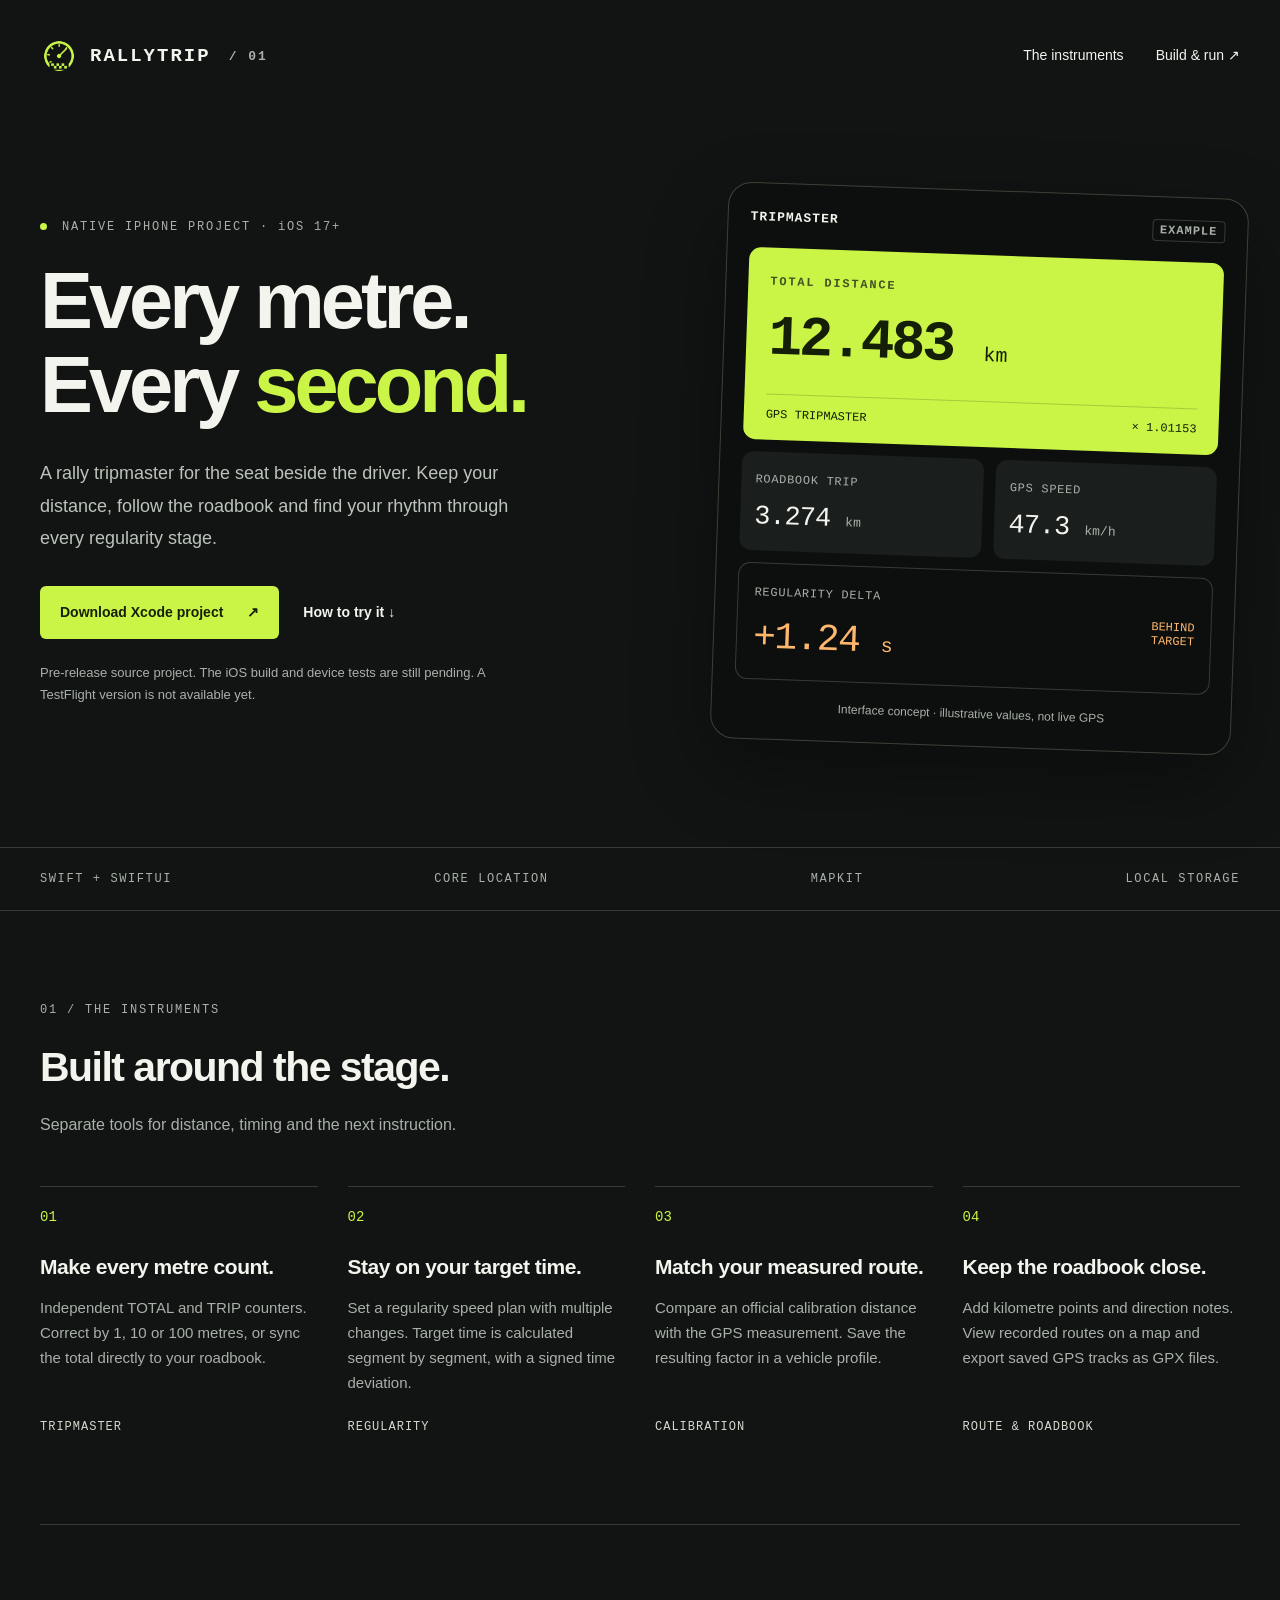
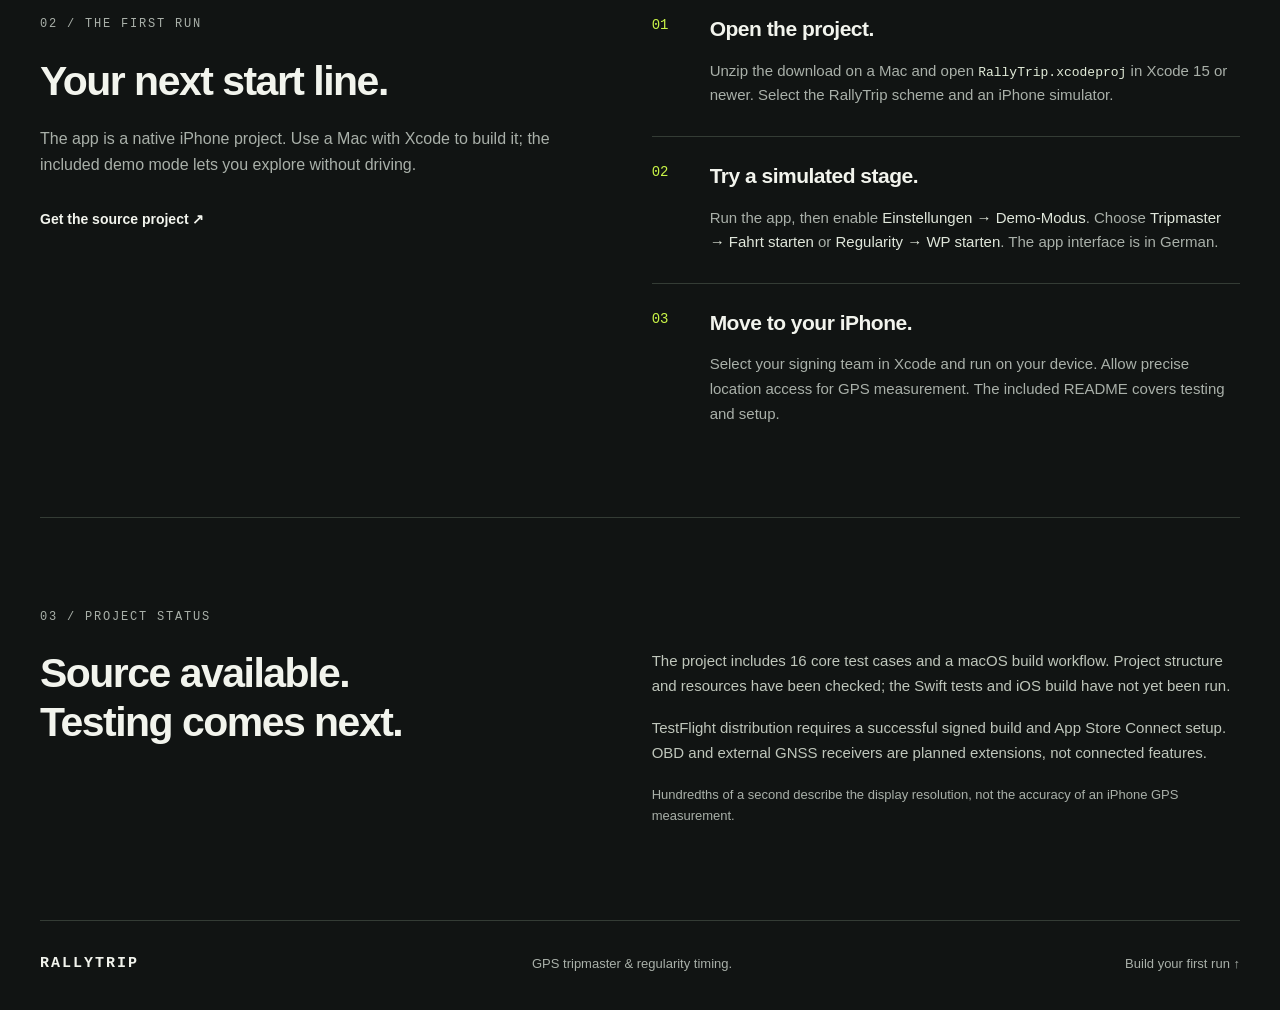
==== docs/index.html @ 047c0c9a "Add RallyTrip iPhone app and GitHub Pages project site" ====
<!doctype html>
<html lang="en">
<head>
  <meta charset="utf-8">
  <meta name="viewport" content="width=device-width, initial-scale=1">
  <meta name="theme-color" content="#111413">
  <meta name="description" content="RallyTrip is a native iPhone rally tripmaster with GPS distance, regularity timing, calibration and roadbook tools. Explore the project and download the Xcode source.">
  <title>RallyTrip — Every metre. Every second.</title>
  <link rel="icon" href="assets/icon.png" type="image/png">
  <link rel="stylesheet" href="styles.css">
</head>
<body>
  <a class="skip" href="#main">Skip to content</a>
  <header class="wrap nav">
    <a class="brand" href="#" aria-label="RallyTrip home"><img src="assets/icon.png" width="38" height="38" alt="">RALLYTRIP<span class="version">/ 01</span></a>
    <nav aria-label="Main navigation"><a href="#features">The instruments</a><a href="#start">Build & run <span aria-hidden="true">↗</span></a></nav>
  </header>
  <main id="main">
    <section class="wrap hero" aria-labelledby="hero-title">
      <div class="intro">
        <p class="eyebrow"><span class="dot"></span> NATIVE IPHONE PROJECT · iOS 17+</p>
        <h1 id="hero-title">Every metre.<br>Every <em>second.</em></h1>
        <p class="lede">A rally tripmaster for the seat beside the driver. Keep your distance, follow the roadbook and find your rhythm through every regularity stage.</p>
        <div class="actions"><a class="button primary" href="downloads/RallyTrip-iOS.zip" download>Download Xcode project <span aria-hidden="true">↗</span></a><a class="text-link" href="#start">How to try it <span aria-hidden="true">↓</span></a></div>
        <p class="release-note">Pre-release source project. The iOS build and device tests are still pending. A TestFlight version is not available yet.</p>
      </div>
      <div class="instrument" aria-label="Tripmaster interface concept with illustrative values">
        <div class="instrument-top"><span>TRIPMASTER</span><span class="sample-tag">EXAMPLE</span></div>
        <div class="total"><span class="eyebrow">TOTAL DISTANCE</span><div class="digits">12.483 <small>km</small></div><div class="total-foot"><span>GPS TRIPMASTER</span><span>× 1.01153</span></div></div>
        <div class="readouts"><div><span class="eyebrow">ROADBOOK TRIP</span><strong>3.274 <small>km</small></strong></div><div><span class="eyebrow">GPS SPEED</span><strong>47.3 <small>km/h</small></strong></div></div>
        <div class="timing"><div><span class="eyebrow">REGULARITY DELTA</span><strong>+1.24 <small>s</small></strong></div><span class="late">BEHIND TARGET</span></div>
        <p class="instrument-caption">Interface concept · illustrative values, not live GPS</p>
      </div>
    </section>
    <div class="spec-strip"><div class="wrap specs"><span>SWIFT + SWIFTUI</span><span>CORE LOCATION</span><span>MAPKIT</span><span>LOCAL STORAGE</span></div></div>
    <section id="features" class="wrap section">
      <div class="section-heading"><p class="eyebrow">01 / THE INSTRUMENTS</p><h2>Built around the stage.</h2><p>Separate tools for distance, timing and the next instruction.</p></div>
      <div class="features">
        <article><span class="number">01</span><h3>Make every metre count.</h3><p>Independent TOTAL and TRIP counters. Correct by 1, 10 or 100 metres, or sync the total directly to your roadbook.</p><span class="feature-label">TRIPMASTER</span></article>
        <article><span class="number">02</span><h3>Stay on your target time.</h3><p>Set a regularity speed plan with multiple changes. Target time is calculated segment by segment, with a signed time deviation.</p><span class="feature-label">REGULARITY</span></article>
        <article><span class="number">03</span><h3>Match your measured route.</h3><p>Compare an official calibration distance with the GPS measurement. Save the resulting factor in a vehicle profile.</p><span class="feature-label">CALIBRATION</span></article>
        <article><span class="number">04</span><h3>Keep the roadbook close.</h3><p>Add kilometre points and direction notes. View recorded routes on a map and export saved GPS tracks as GPX files.</p><span class="feature-label">ROUTE & ROADBOOK</span></article>
      </div>
    </section>
    <section id="start" class="wrap section start">
      <div class="section-heading"><p class="eyebrow">02 / THE FIRST RUN</p><h2>Your next start line.</h2><p>The app is a native iPhone project. Use a Mac with Xcode to build it; the included demo mode lets you explore without driving.</p><a class="text-link" href="downloads/RallyTrip-iOS.zip" download>Get the source project <span aria-hidden="true">↗</span></a></div>
      <ol class="steps">
        <li><h3>Open the project.</h3><p>Unzip the download on a Mac and open <code>RallyTrip.xcodeproj</code> in Xcode 15 or newer. Select the RallyTrip scheme and an iPhone simulator.</p></li>
        <li><h3>Try a simulated stage.</h3><p>Run the app, then enable <strong>Einstellungen → Demo-Modus</strong>. Choose <strong>Tripmaster → Fahrt starten</strong> or <strong>Regularity → WP starten</strong>. The app interface is in German.</p></li>
        <li><h3>Move to your iPhone.</h3><p>Select your signing team in Xcode and run on your device. Allow precise location access for GPS measurement. The included README covers testing and setup.</p></li>
      </ol>
    </section>
    <section class="wrap status section" aria-labelledby="status-title">
      <p class="eyebrow">03 / PROJECT STATUS</p>
      <div class="status-grid"><h2 id="status-title">Source available.<br>Testing comes next.</h2><div><p>The project includes 16 core test cases and a macOS build workflow. Project structure and resources have been checked; the Swift tests and iOS build have not yet been run.</p><p>TestFlight distribution requires a successful signed build and App Store Connect setup. OBD and external GNSS receivers are planned extensions, not connected features.</p><p class="muted">Hundredths of a second describe the display resolution, not the accuracy of an iPhone GPS measurement.</p></div></div>
    </section>
  </main>
  <footer class="wrap footer"><a class="brand" href="#">RALLYTRIP</a><span>GPS tripmaster & regularity timing.</span><a href="#start">Build your first run <span aria-hidden="true">↑</span></a></footer>
</body>
</html>
---- docs/styles.css ----
@charset "UTF-8";
:root{color-scheme:dark;--bg:#111413;--surface:#1a1e1c;--text:#f2f4ed;--muted:#a9b0a9;--line:#343c35;--accent:#caf547;--mono:ui-monospace,"SFMono-Regular",Consolas,monospace;--sans:Inter,-apple-system,BlinkMacSystemFont,"Segoe UI",sans-serif}
*{box-sizing:border-box}html{scroll-behavior:smooth;scroll-padding-top:2rem}body{margin:0;background:var(--bg);color:var(--text);font-family:var(--sans);font-size:16px;line-height:1.65}a{color:inherit;text-decoration:none}a:hover{text-decoration:underline;text-underline-offset:5px}a:focus-visible{outline:3px solid var(--accent);outline-offset:6px}img{display:block;max-width:100%}.wrap{width:min(1200px,calc(100% - 80px));margin-inline:auto}.skip{position:absolute;top:-100px;left:20px;background:var(--accent);color:#111;padding:12px;z-index:2}.skip:focus{top:16px}.nav{min-height:112px;display:flex;justify-content:space-between;align-items:center;gap:24px}.brand{font:700 19px var(--mono);letter-spacing:2px;display:flex;align-items:center;gap:12px}.brand img{border-radius:10px}.version{font-size:13px;color:var(--muted);margin-left:6px}.nav nav{display:flex;gap:32px;font-size:14px}.hero{padding-block:78px 100px;display:grid;grid-template-columns:1.15fr 1fr;gap:80px;align-items:center}.eyebrow{font:500 12px/1.6 var(--mono);letter-spacing:1.8px;color:var(--muted);margin:0 0 22px}.dot{display:inline-block;width:7px;height:7px;background:var(--accent);border-radius:50%;margin-right:6px}h1{font-size:clamp(52px,6.2vw,84px);line-height:1.06;letter-spacing:-4px;font-weight:650;margin:0 0 30px}h1 em{font-style:normal;color:var(--accent)}.lede{font-size:18px;color:#bcc3bb;max-width:480px;line-height:1.8;margin:0 0 32px}.actions{display:flex;align-items:center;gap:24px;flex-wrap:wrap}.button{padding:15px 20px;border-radius:6px;display:inline-flex;gap:24px;align-items:center;font-size:14px;font-weight:700;min-height:52px}.primary{background:var(--accent);color:#172006}.button:hover{background:#dbff73;text-decoration:none}.text-link{font-size:14px;font-weight:600}.release-note{color:var(--muted);font-size:13px;max-width:445px;margin-top:23px;line-height:1.7}.instrument{background:#0c0f0d;border:1px solid #394237;padding:22px;border-radius:24px;box-shadow:0 30px 80px #0005;transform:rotate(2deg)}.instrument-top{display:flex;justify-content:space-between;align-items:center;margin-bottom:20px;font:600 13px var(--mono);letter-spacing:1px}.sample-tag{font-size:12px;color:var(--muted);border:1px solid var(--line);border-radius:4px;padding:3px 7px}.total{padding:25px 22px 18px;background:var(--accent);color:#151e06;border-radius:12px}.total .eyebrow{color:#445224;font-weight:700;display:block;margin-bottom:14px}.digits{font:600 clamp(38px,4.4vw,61px)/1.2 var(--mono);letter-spacing:-3px;white-space:nowrap}.digits small{font-size:20px;letter-spacing:0;font-weight:400}.total-foot{border-top:1px solid #1a260634;margin-top:20px;padding-top:13px;display:flex;justify-content:space-between;gap:8px;font:500 12px var(--mono)}.readouts{display:grid;grid-template-columns:1.1fr 1fr;gap:12px;margin-top:12px}.readouts>div{padding:19px 14px;background:var(--surface);border-radius:12px}.readouts .eyebrow,.timing .eyebrow{display:block;font-size:12px;letter-spacing:.7px;margin-bottom:12px}.readouts strong{font:500 27px var(--mono);white-space:nowrap;letter-spacing:-1px}.readouts small{font-size:13px;color:var(--muted);letter-spacing:0;font-weight:400}.timing{margin-top:12px;display:flex;align-items:center;justify-content:space-between;gap:12px;padding:20px 16px;border:1px solid var(--line);border-radius:12px}.timing strong{color:#ffb76d;font:500 38px var(--mono);letter-spacing:-1.5px}.timing strong small{font-size:20px}.late{font:500 12px var(--mono);color:#ffb76d;max-width:80px;text-align:right}.instrument-caption{text-align:center;color:var(--muted);font-size:12px;margin:18px 0 0}.spec-strip{border-block:1px solid var(--line)}.specs{display:flex;justify-content:space-between;gap:24px;padding-block:24px;font:500 12px var(--mono);letter-spacing:1.6px;color:var(--muted)}.section{padding-block:90px}.section-heading h2,h2{font-size:clamp(30px,3.2vw,43px);line-height:1.2;letter-spacing:-1.5px;margin:0 0 20px;font-weight:600}.section-heading>p:not(.eyebrow){color:var(--muted);max-width:530px;margin-bottom:28px}.features{display:grid;grid-template-columns:repeat(4,1fr);margin-top:48px;gap:30px}.features article{border-top:1px solid var(--line);padding-top:22px;display:flex;flex-direction:column}.number{font:400 14px var(--mono);color:var(--accent);margin-bottom:28px}h3{font-size:21px;line-height:1.35;font-weight:550;letter-spacing:-.5px;margin:0 0 15px}.features p{color:var(--muted);font-size:15px;margin:0 0 25px}.feature-label{font:500 12px var(--mono);letter-spacing:1px;color:#d2d9ce;margin-top:auto}.start{border-top:1px solid var(--line);display:grid;grid-template-columns:1fr 1.15fr;gap:100px}.steps{list-style:none;counter-reset:step;padding:0;margin:0}.steps li{counter-increment:step;position:relative;padding:0 0 28px 58px;margin-bottom:25px;border-bottom:1px solid var(--line)}.steps li:last-child{border:0;margin:0;padding-bottom:0}.steps li:before{content:"0" counter(step);position:absolute;left:0;top:2px;font:400 14px var(--mono);color:var(--accent)}.steps p{margin:0;color:var(--muted);font-size:15px}.steps strong{font-weight:500;color:#e0e7db}code{font:13px var(--mono);color:#e1ebd8;overflow-wrap:anywhere}.status{border-top:1px solid var(--line);padding-bottom:75px}.status-grid{display:grid;grid-template-columns:1fr 1.15fr;gap:100px}.status-grid p{color:#bfc6bb;font-size:15px;margin:0 0 18px}.status-grid .muted{font-size:13px;color:var(--muted)}.footer{border-top:1px solid var(--line);padding-block:32px;display:flex;align-items:center;justify-content:space-between;gap:25px}.footer .brand{font-size:15px}.footer>span,.footer>a:last-child{font-size:13px;color:var(--muted)}
@media(min-width:1500px){.hero{padding-block:110px 130px}}
@media(max-width:1000px){.wrap{width:calc(100% - 48px)}.hero{gap:36px;padding-block:50px 70px}h1{letter-spacing:-2.5px}.instrument{padding:16px;transform:none}.readouts strong{font-size:22px}.features{grid-template-columns:repeat(2,1fr);gap:35px}.start,.status-grid{gap:45px}.total{padding:20px 16px}.digits{font-size:42px}}
@media(max-width:700px){.wrap{width:calc(100% - 40px)}.nav{min-height:88px}.nav nav{gap:0}.nav nav a:first-child{display:none}.version{display:none}.brand{font-size:16px}.hero{grid-template-columns:1fr;gap:42px;padding-block:40px 55px}h1{font-size:clamp(48px,11.5vw,76px)}.lede{font-size:17px}.instrument{width:100%;max-width:470px;justify-self:center;padding:20px}.digits{font-size:clamp(40px,11vw,58px)}.readouts strong{font-size:28px}.specs{display:grid;grid-template-columns:1fr 1fr;gap:16px;font-size:12px}.section{padding-block:55px}.features{gap:28px 22px;margin-top:30px}.features h3{font-size:20px}.start,.status-grid{grid-template-columns:1fr;gap:28px}.steps li{padding-left:44px}.footer{flex-wrap:wrap;gap:18px}.footer>span{width:100%;order:3}}
@media(max-width:380px){.features{grid-template-columns:1fr}.readouts{grid-template-columns:1fr}.nav nav a{font-size:12px}.hero .eyebrow{font-size:12px;letter-spacing:1px}.total-foot{font-size:12px;flex-wrap:wrap}.button{width:100%;justify-content:space-between}}
@media(prefers-reduced-motion:reduce){html{scroll-behavior:auto}}
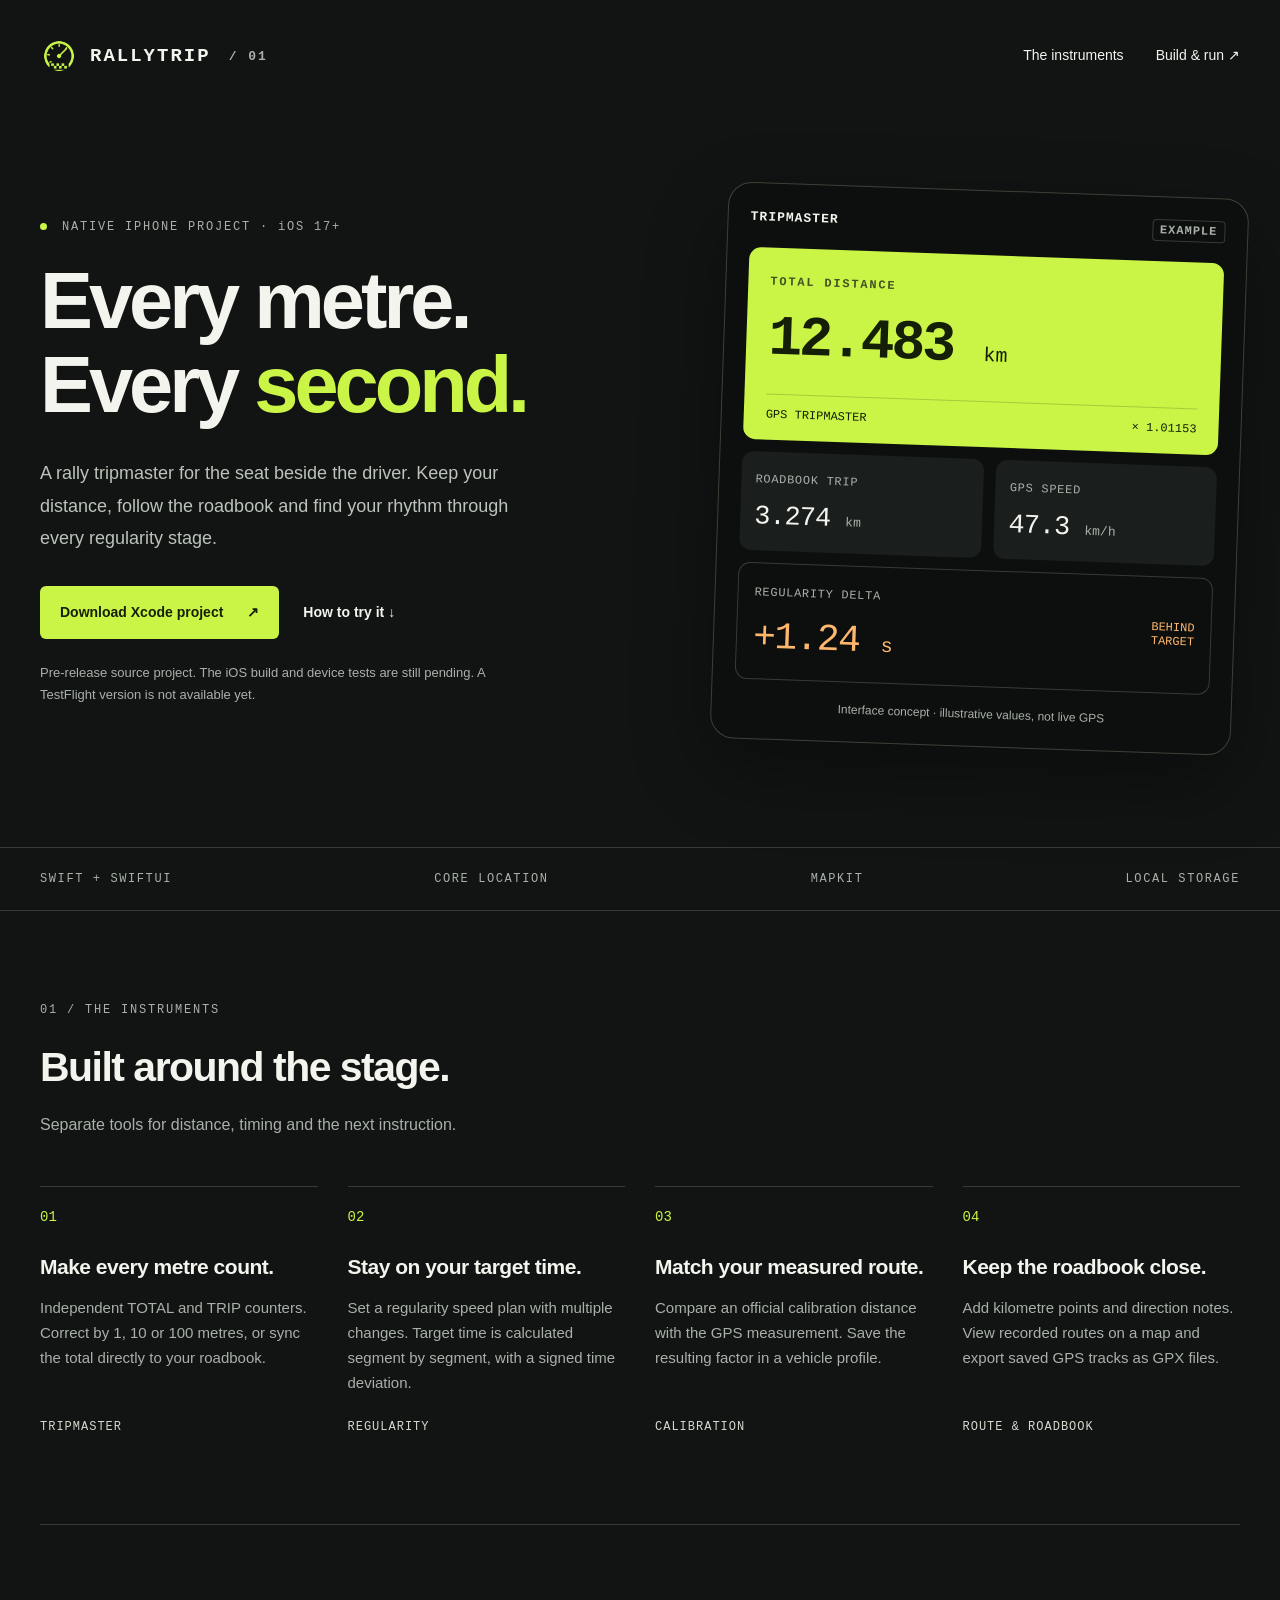
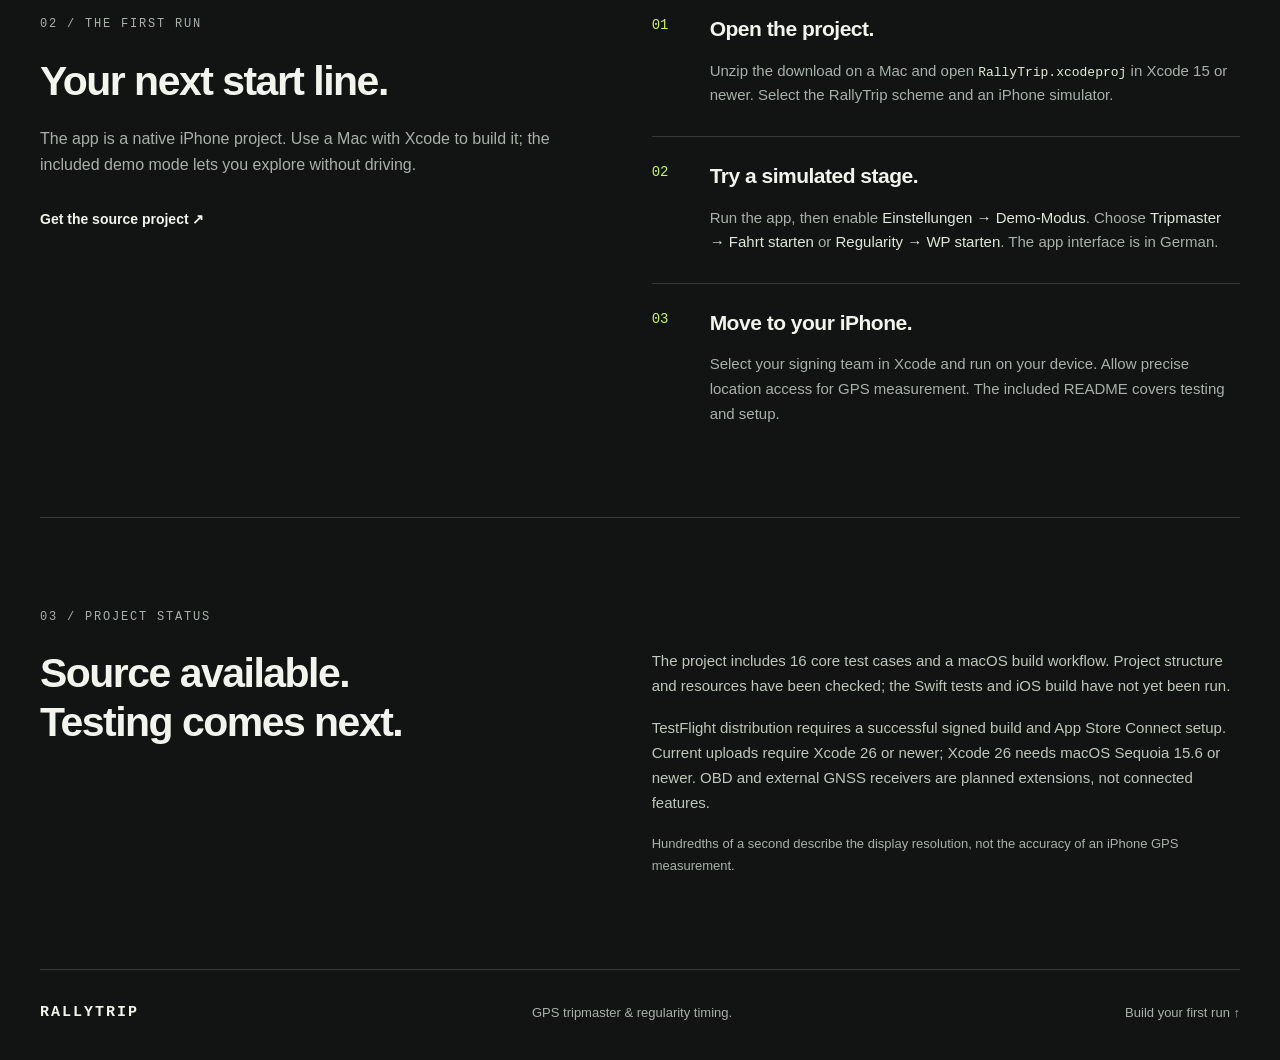
==== commit 6536788a: "Document current TestFlight build requirements" ====
--- a/docs/index.html
+++ b/docs/index.html
@@ -52,7 +52,7 @@
     </section>
     <section class="wrap status section" aria-labelledby="status-title">
       <p class="eyebrow">03 / PROJECT STATUS</p>
-      <div class="status-grid"><h2 id="status-title">Source available.<br>Testing comes next.</h2><div><p>The project includes 16 core test cases and a macOS build workflow. Project structure and resources have been checked; the Swift tests and iOS build have not yet been run.</p><p>TestFlight distribution requires a successful signed build and App Store Connect setup. OBD and external GNSS receivers are planned extensions, not connected features.</p><p class="muted">Hundredths of a second describe the display resolution, not the accuracy of an iPhone GPS measurement.</p></div></div>
+      <div class="status-grid"><h2 id="status-title">Source available.<br>Testing comes next.</h2><div><p>The project includes 16 core test cases and a macOS build workflow. Project structure and resources have been checked; the Swift tests and iOS build have not yet been run.</p><p>TestFlight distribution requires a successful signed build and App Store Connect setup. Current uploads require Xcode 26 or newer; Xcode 26 needs macOS Sequoia 15.6 or newer. OBD and external GNSS receivers are planned extensions, not connected features.</p><p class="muted">Hundredths of a second describe the display resolution, not the accuracy of an iPhone GPS measurement.</p></div></div>
     </section>
   </main>
   <footer class="wrap footer"><a class="brand" href="#">RALLYTRIP</a><span>GPS tripmaster & regularity timing.</span><a href="#start">Build your first run <span aria-hidden="true">↑</span></a></footer>
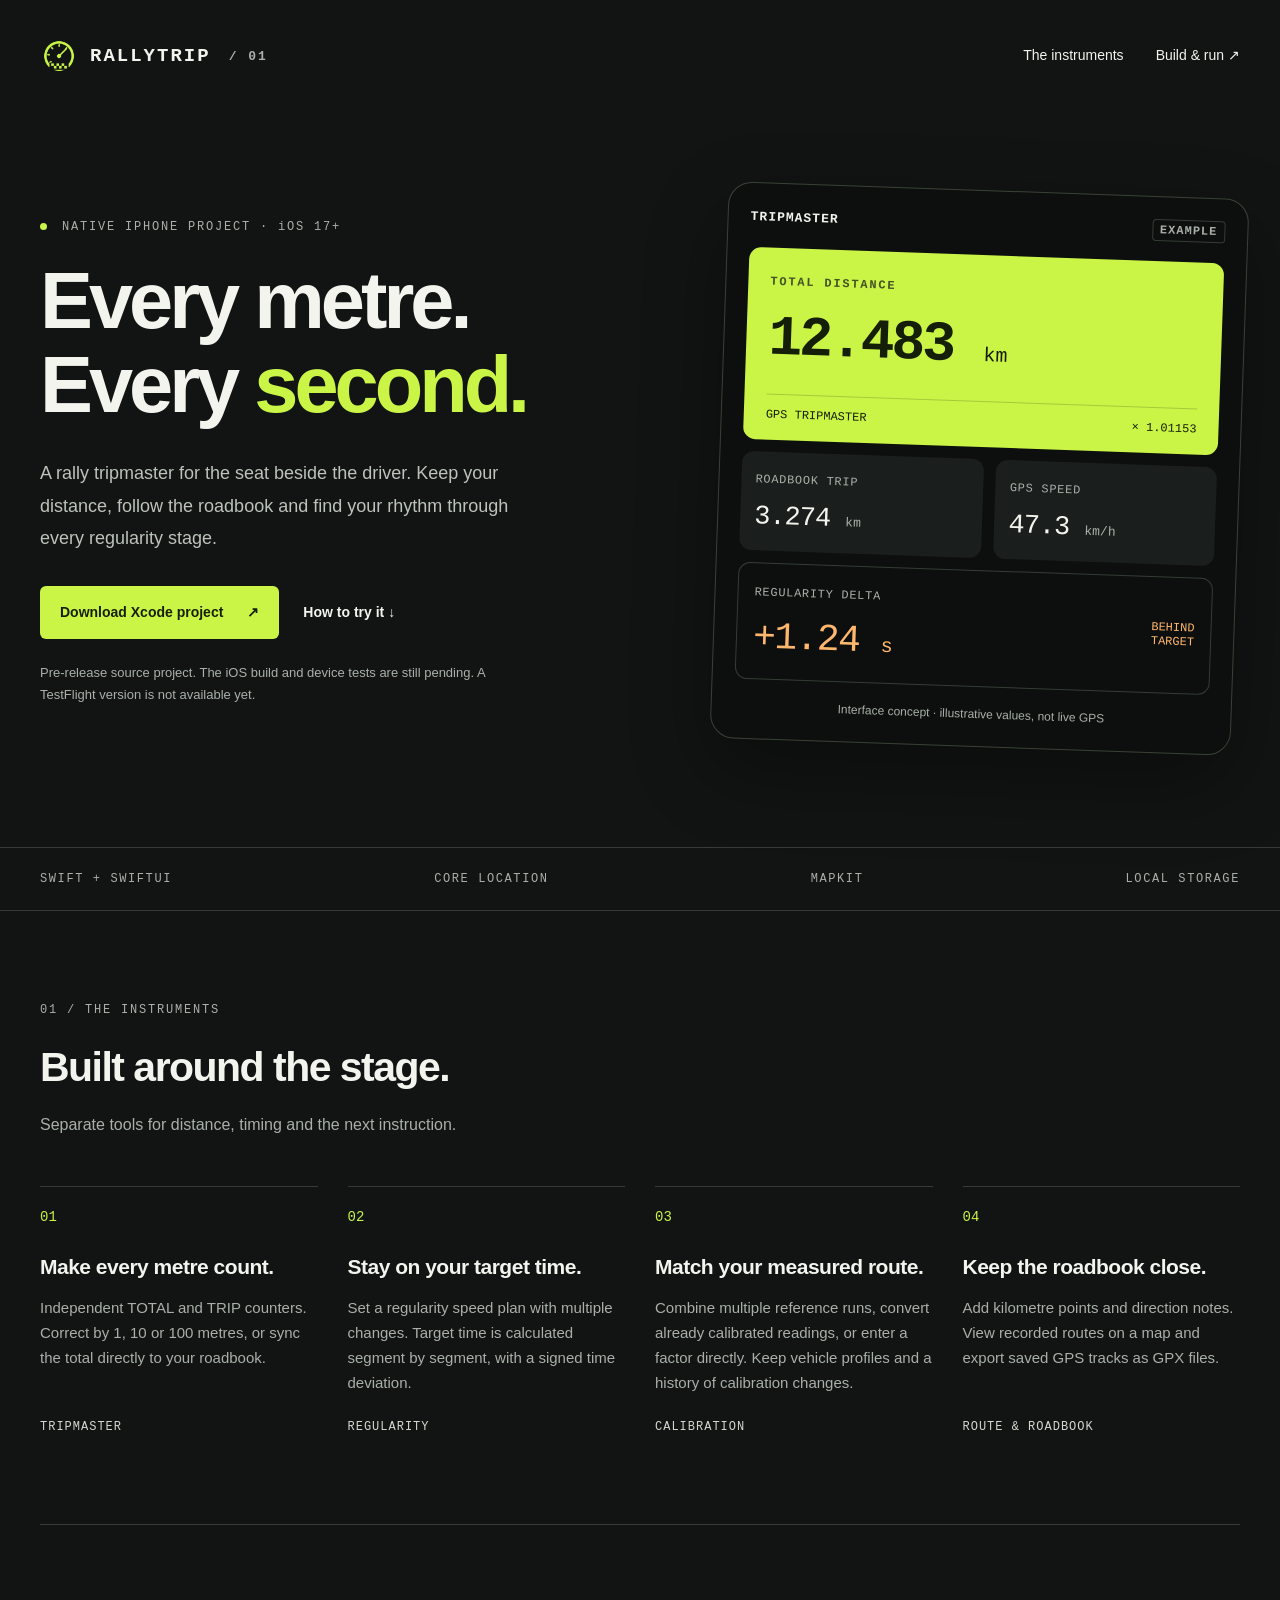
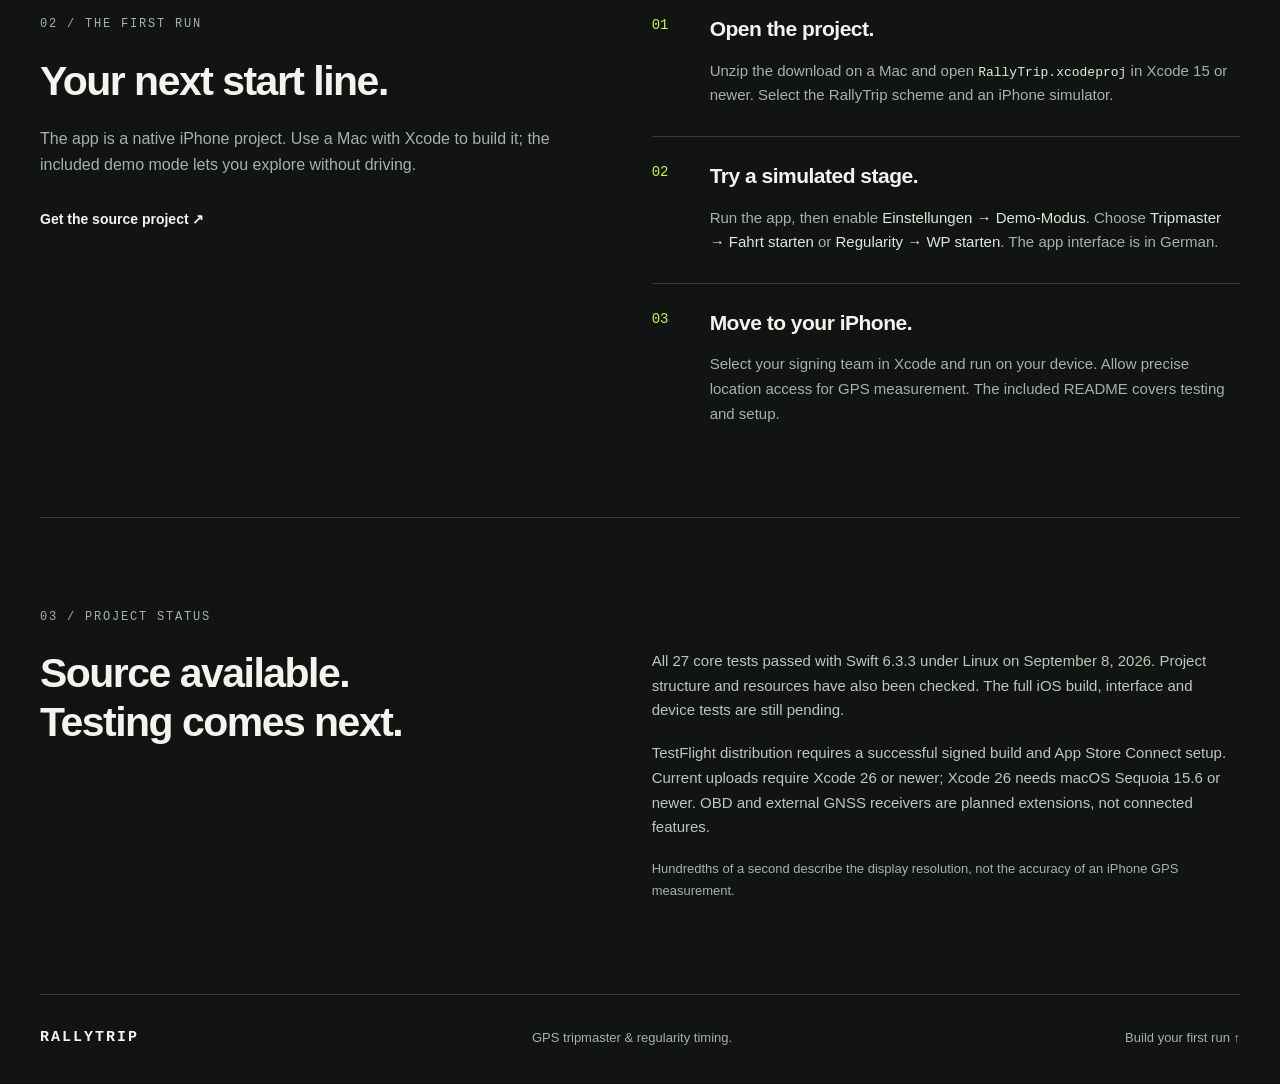
==== commit 466f0e6f: "Expand calibration workflows, profile history and verified core tests" ====
--- a/docs/index.html
+++ b/docs/index.html
@@ -38,7 +38,7 @@
       <div class="features">
         <article><span class="number">01</span><h3>Make every metre count.</h3><p>Independent TOTAL and TRIP counters. Correct by 1, 10 or 100 metres, or sync the total directly to your roadbook.</p><span class="feature-label">TRIPMASTER</span></article>
         <article><span class="number">02</span><h3>Stay on your target time.</h3><p>Set a regularity speed plan with multiple changes. Target time is calculated segment by segment, with a signed time deviation.</p><span class="feature-label">REGULARITY</span></article>
-        <article><span class="number">03</span><h3>Match your measured route.</h3><p>Compare an official calibration distance with the GPS measurement. Save the resulting factor in a vehicle profile.</p><span class="feature-label">CALIBRATION</span></article>
+        <article><span class="number">03</span><h3>Match your measured route.</h3><p>Combine multiple reference runs, convert already calibrated readings, or enter a factor directly. Keep vehicle profiles and a history of calibration changes.</p><span class="feature-label">CALIBRATION</span></article>
         <article><span class="number">04</span><h3>Keep the roadbook close.</h3><p>Add kilometre points and direction notes. View recorded routes on a map and export saved GPS tracks as GPX files.</p><span class="feature-label">ROUTE & ROADBOOK</span></article>
       </div>
     </section>
@@ -52,7 +52,7 @@
     </section>
     <section class="wrap status section" aria-labelledby="status-title">
       <p class="eyebrow">03 / PROJECT STATUS</p>
-      <div class="status-grid"><h2 id="status-title">Source available.<br>Testing comes next.</h2><div><p>The project includes 16 core test cases and a macOS build workflow. Project structure and resources have been checked; the Swift tests and iOS build have not yet been run.</p><p>TestFlight distribution requires a successful signed build and App Store Connect setup. Current uploads require Xcode 26 or newer; Xcode 26 needs macOS Sequoia 15.6 or newer. OBD and external GNSS receivers are planned extensions, not connected features.</p><p class="muted">Hundredths of a second describe the display resolution, not the accuracy of an iPhone GPS measurement.</p></div></div>
+      <div class="status-grid"><h2 id="status-title">Source available.<br>Testing comes next.</h2><div><p>All 27 core tests passed with Swift 6.3.3 under Linux on September 8, 2026. Project structure and resources have also been checked. The full iOS build, interface and device tests are still pending.</p><p>TestFlight distribution requires a successful signed build and App Store Connect setup. Current uploads require Xcode 26 or newer; Xcode 26 needs macOS Sequoia 15.6 or newer. OBD and external GNSS receivers are planned extensions, not connected features.</p><p class="muted">Hundredths of a second describe the display resolution, not the accuracy of an iPhone GPS measurement.</p></div></div>
     </section>
   </main>
   <footer class="wrap footer"><a class="brand" href="#">RALLYTRIP</a><span>GPS tripmaster & regularity timing.</span><a href="#start">Build your first run <span aria-hidden="true">↑</span></a></footer>
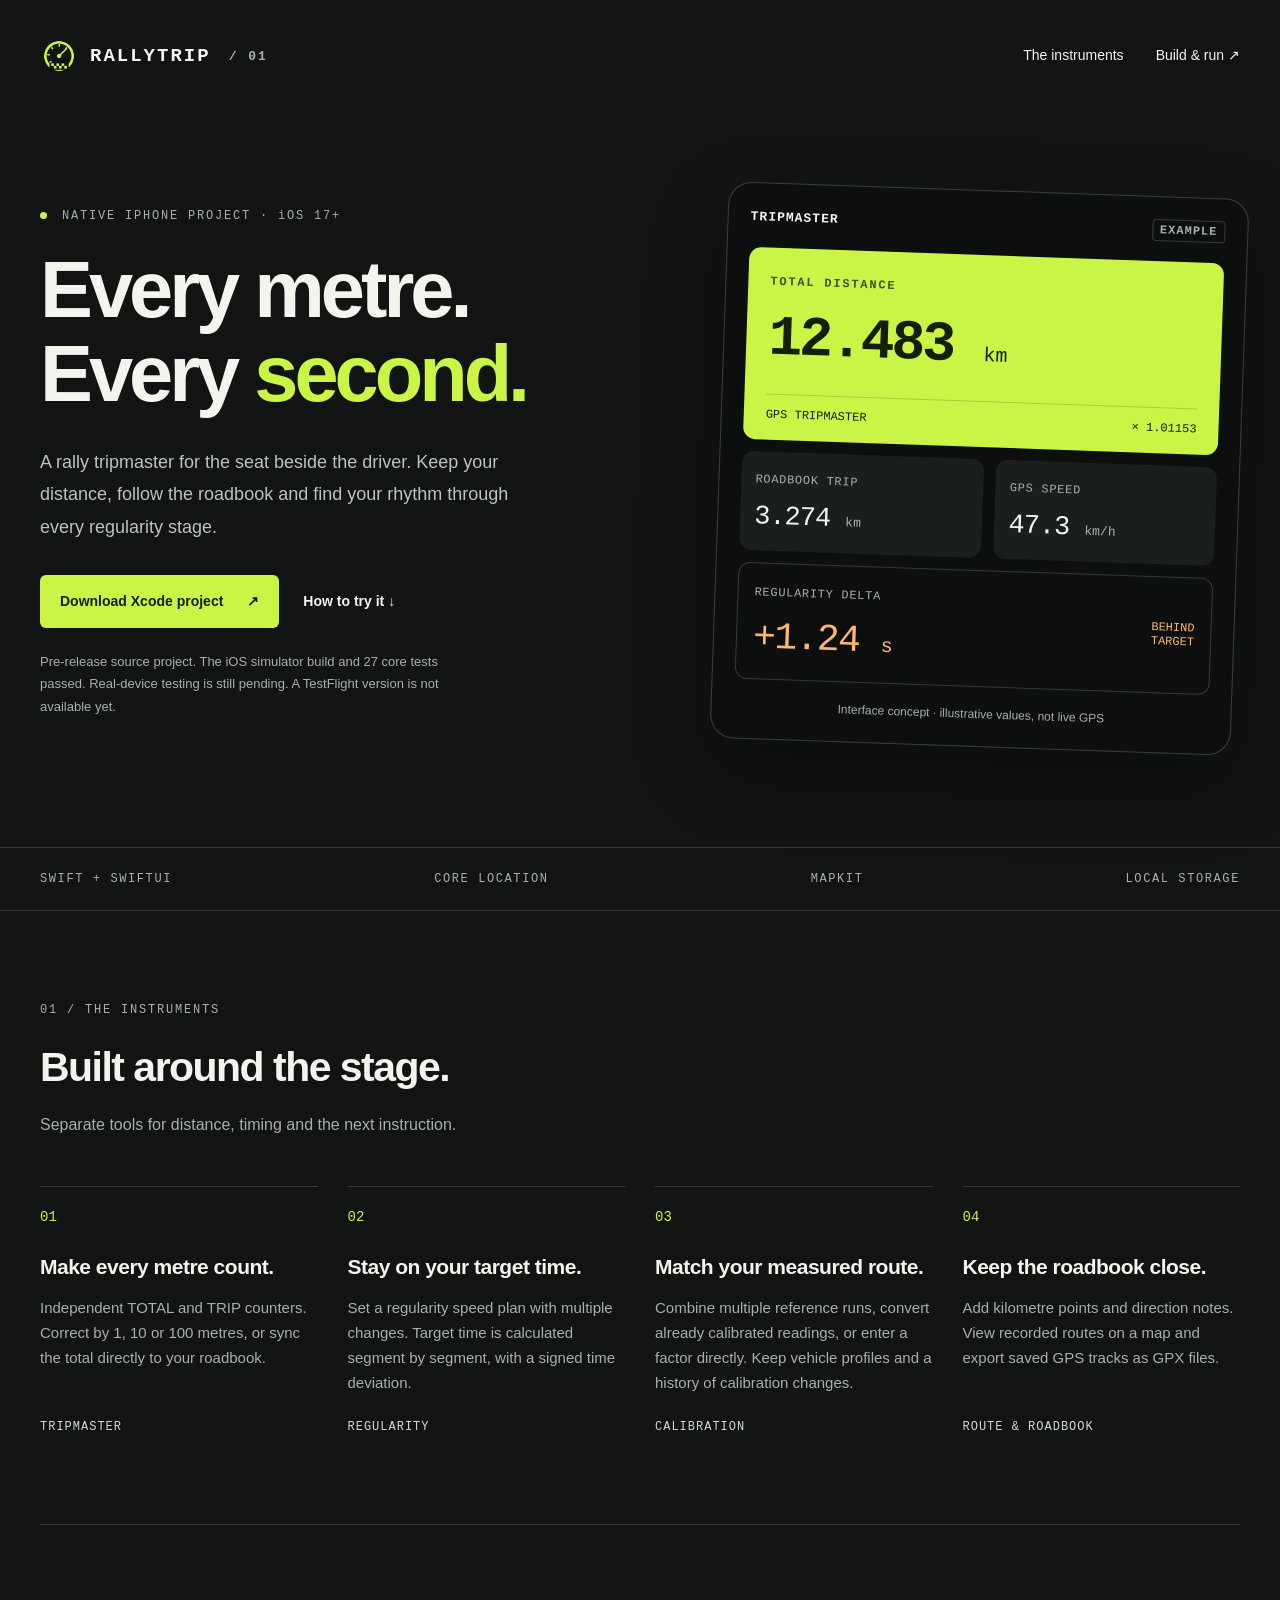
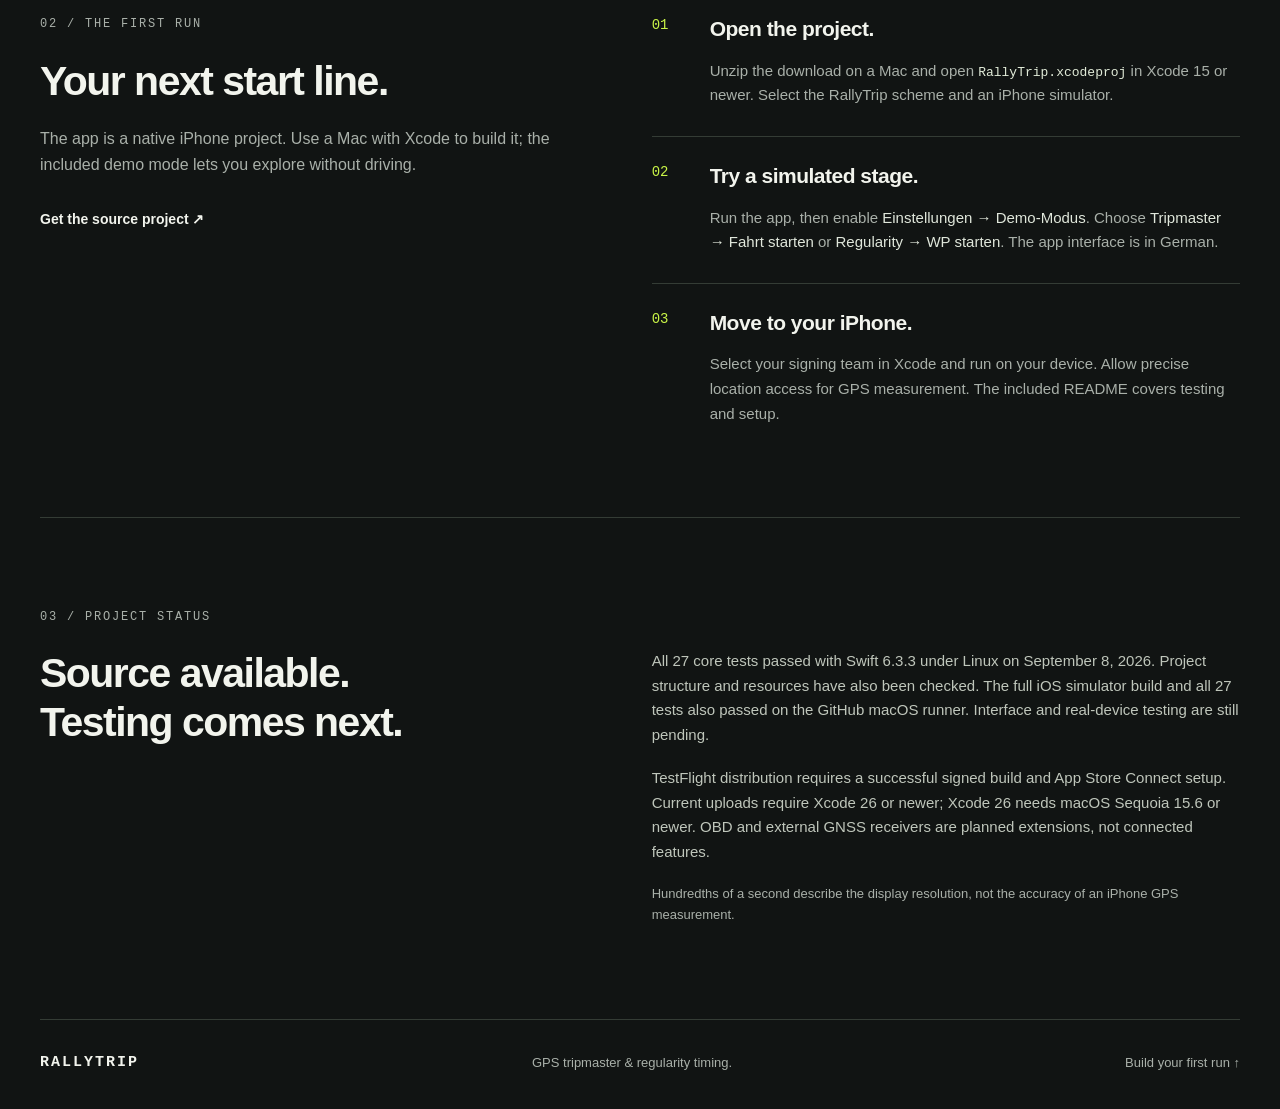
==== commit 9373450d: "Record successful GitHub macOS build and publish project status" ====
--- a/docs/index.html
+++ b/docs/index.html
@@ -22,7 +22,7 @@
         <h1 id="hero-title">Every metre.<br>Every <em>second.</em></h1>
         <p class="lede">A rally tripmaster for the seat beside the driver. Keep your distance, follow the roadbook and find your rhythm through every regularity stage.</p>
         <div class="actions"><a class="button primary" href="downloads/RallyTrip-iOS.zip" download>Download Xcode project <span aria-hidden="true">↗</span></a><a class="text-link" href="#start">How to try it <span aria-hidden="true">↓</span></a></div>
-        <p class="release-note">Pre-release source project. The iOS build and device tests are still pending. A TestFlight version is not available yet.</p>
+        <p class="release-note">Pre-release source project. The iOS simulator build and 27 core tests passed. Real-device testing is still pending. A TestFlight version is not available yet.</p>
       </div>
       <div class="instrument" aria-label="Tripmaster interface concept with illustrative values">
         <div class="instrument-top"><span>TRIPMASTER</span><span class="sample-tag">EXAMPLE</span></div>
@@ -52,7 +52,7 @@
     </section>
     <section class="wrap status section" aria-labelledby="status-title">
       <p class="eyebrow">03 / PROJECT STATUS</p>
-      <div class="status-grid"><h2 id="status-title">Source available.<br>Testing comes next.</h2><div><p>All 27 core tests passed with Swift 6.3.3 under Linux on September 8, 2026. Project structure and resources have also been checked. The full iOS build, interface and device tests are still pending.</p><p>TestFlight distribution requires a successful signed build and App Store Connect setup. Current uploads require Xcode 26 or newer; Xcode 26 needs macOS Sequoia 15.6 or newer. OBD and external GNSS receivers are planned extensions, not connected features.</p><p class="muted">Hundredths of a second describe the display resolution, not the accuracy of an iPhone GPS measurement.</p></div></div>
+      <div class="status-grid"><h2 id="status-title">Source available.<br>Testing comes next.</h2><div><p>All 27 core tests passed with Swift 6.3.3 under Linux on September 8, 2026. Project structure and resources have also been checked. The full iOS simulator build and all 27 tests also passed on the GitHub macOS runner. Interface and real-device testing are still pending.</p><p>TestFlight distribution requires a successful signed build and App Store Connect setup. Current uploads require Xcode 26 or newer; Xcode 26 needs macOS Sequoia 15.6 or newer. OBD and external GNSS receivers are planned extensions, not connected features.</p><p class="muted">Hundredths of a second describe the display resolution, not the accuracy of an iPhone GPS measurement.</p></div></div>
     </section>
   </main>
   <footer class="wrap footer"><a class="brand" href="#">RALLYTRIP</a><span>GPS tripmaster & regularity timing.</span><a href="#start">Build your first run <span aria-hidden="true">↑</span></a></footer>
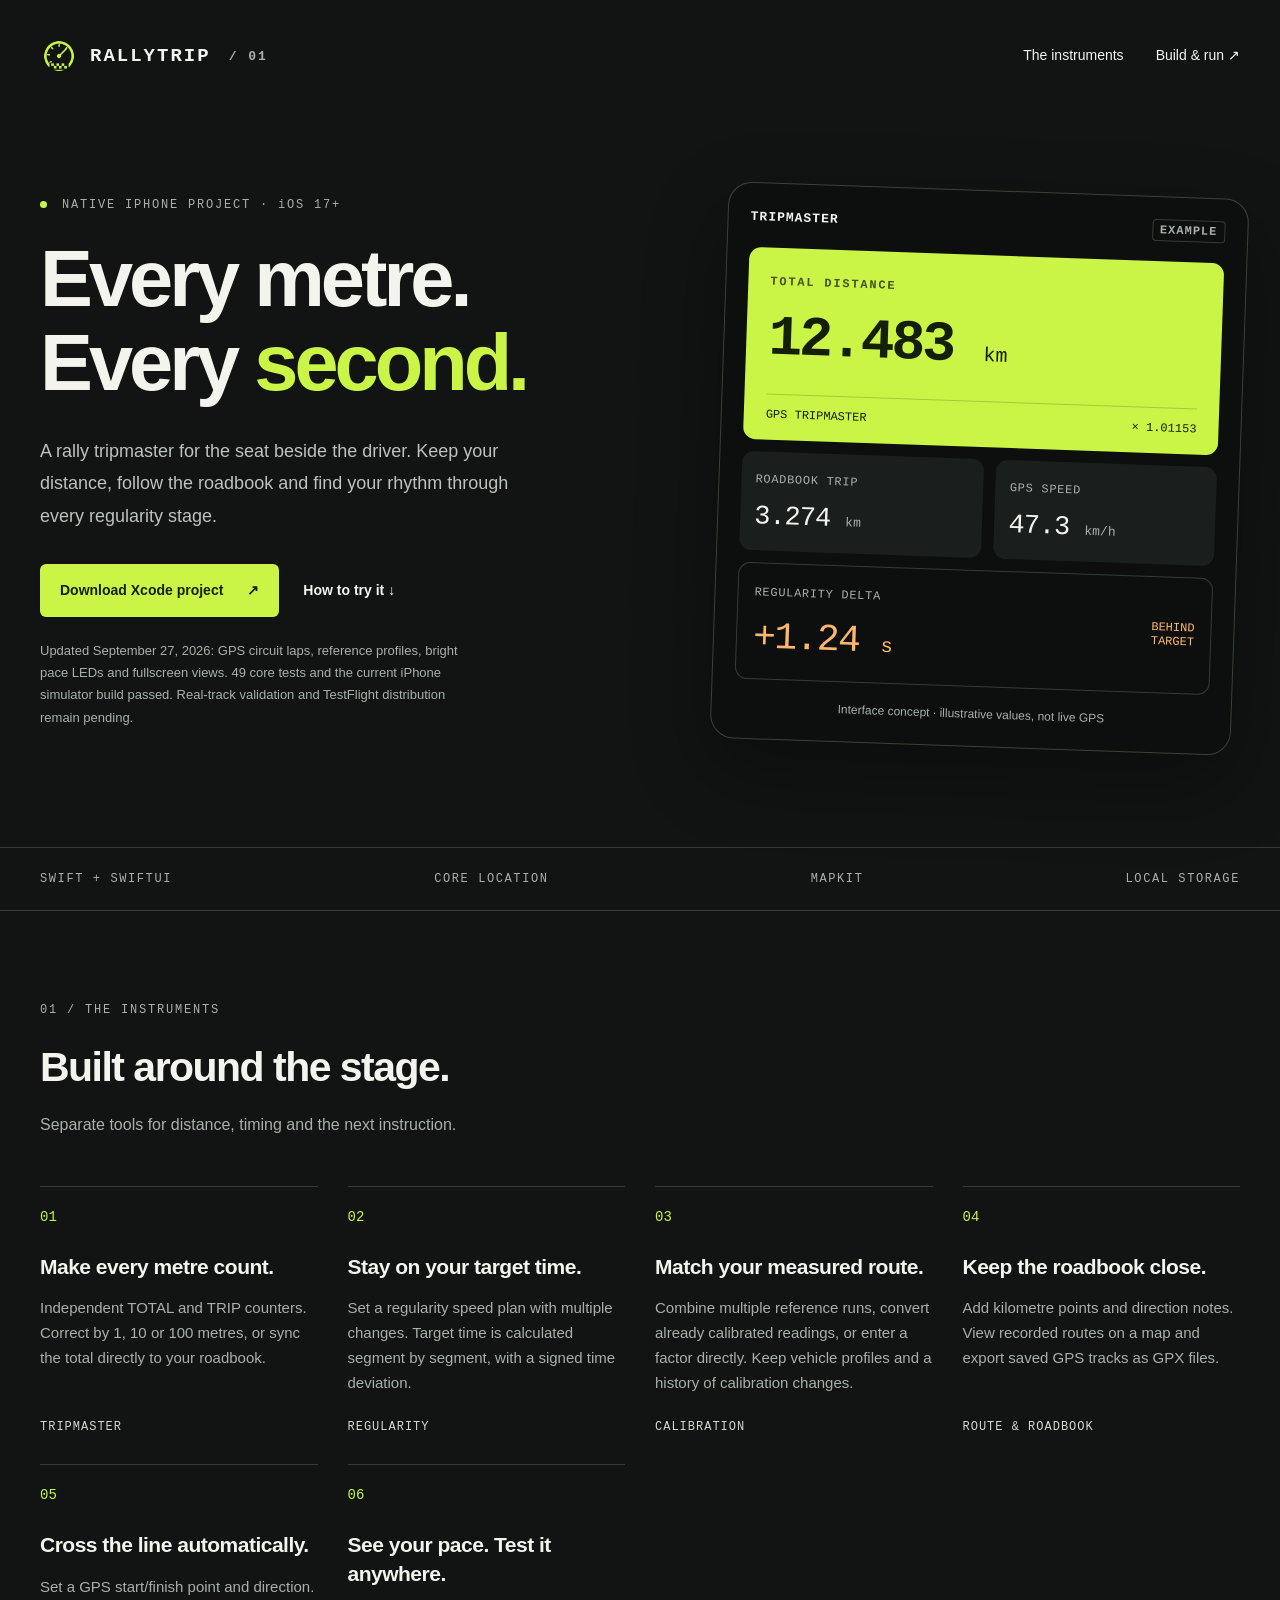
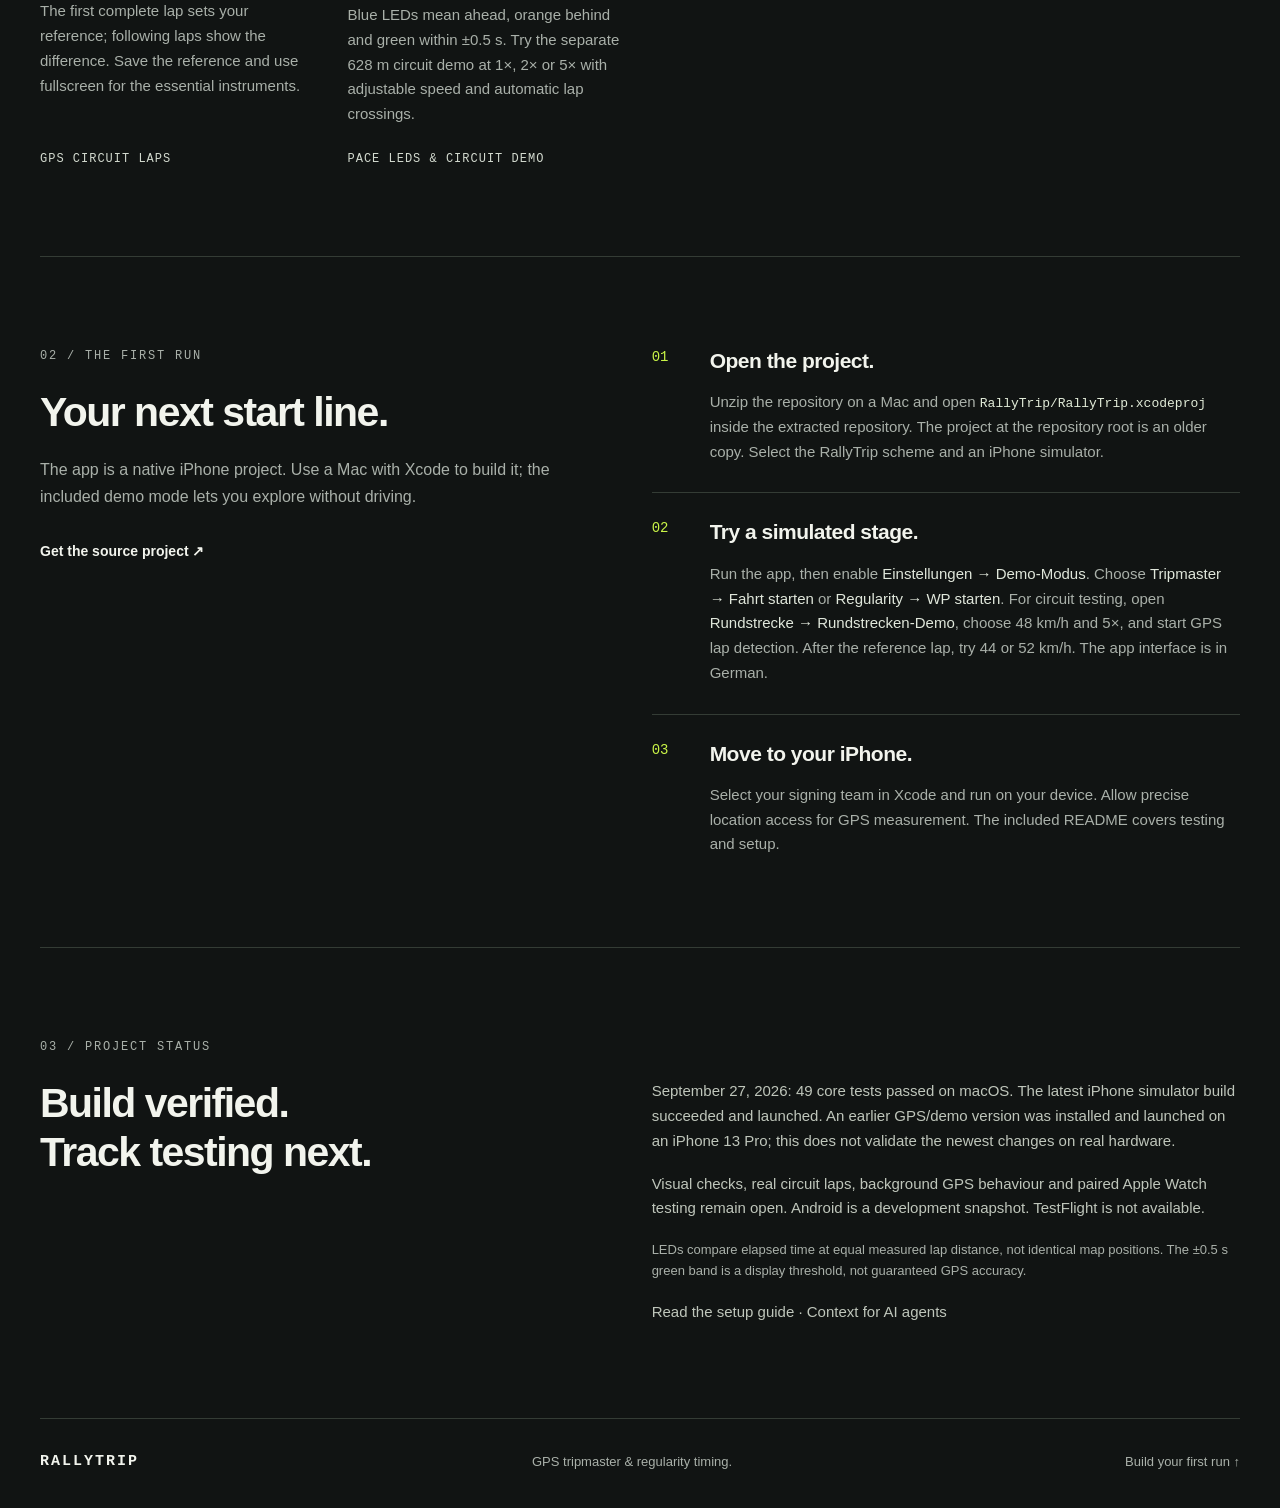
==== commit cea552da: "Update project page, README and AI agent context" ====
--- a/docs/index.html
+++ b/docs/index.html
@@ -21,8 +21,8 @@
         <p class="eyebrow"><span class="dot"></span> NATIVE IPHONE PROJECT · iOS 17+</p>
         <h1 id="hero-title">Every metre.<br>Every <em>second.</em></h1>
         <p class="lede">A rally tripmaster for the seat beside the driver. Keep your distance, follow the roadbook and find your rhythm through every regularity stage.</p>
-        <div class="actions"><a class="button primary" href="downloads/RallyTrip-iOS.zip" download>Download Xcode project <span aria-hidden="true">↗</span></a><a class="text-link" href="#start">How to try it <span aria-hidden="true">↓</span></a></div>
-        <p class="release-note">Pre-release source project. The iOS simulator build and 27 core tests passed. Real-device testing is still pending. A TestFlight version is not available yet.</p>
+        <div class="actions"><a class="button primary" href="https://github.com/JuCoBe/RallyTrip/archive/refs/heads/main.zip">Download Xcode project <span aria-hidden="true">↗</span></a><a class="text-link" href="#start">How to try it <span aria-hidden="true">↓</span></a></div>
+        <p class="release-note">Updated September 27, 2026: GPS circuit laps, reference profiles, bright pace LEDs and fullscreen views. 49 core tests and the current iPhone simulator build passed. Real-track validation and TestFlight distribution remain pending.</p>
       </div>
       <div class="instrument" aria-label="Tripmaster interface concept with illustrative values">
         <div class="instrument-top"><span>TRIPMASTER</span><span class="sample-tag">EXAMPLE</span></div>
@@ -40,19 +40,21 @@
         <article><span class="number">02</span><h3>Stay on your target time.</h3><p>Set a regularity speed plan with multiple changes. Target time is calculated segment by segment, with a signed time deviation.</p><span class="feature-label">REGULARITY</span></article>
         <article><span class="number">03</span><h3>Match your measured route.</h3><p>Combine multiple reference runs, convert already calibrated readings, or enter a factor directly. Keep vehicle profiles and a history of calibration changes.</p><span class="feature-label">CALIBRATION</span></article>
         <article><span class="number">04</span><h3>Keep the roadbook close.</h3><p>Add kilometre points and direction notes. View recorded routes on a map and export saved GPS tracks as GPX files.</p><span class="feature-label">ROUTE & ROADBOOK</span></article>
+        <article><span class="number">05</span><h3>Cross the line automatically.</h3><p>Set a GPS start/finish point and direction. The first complete lap sets your reference; following laps show the difference. Save the reference and use fullscreen for the essential instruments.</p><span class="feature-label">GPS CIRCUIT LAPS</span></article>
+        <article><span class="number">06</span><h3>See your pace. Test it anywhere.</h3><p>Blue LEDs mean ahead, orange behind and green within ±0.5 s. Try the separate 628 m circuit demo at 1×, 2× or 5× with adjustable speed and automatic lap crossings.</p><span class="feature-label">PACE LEDS & CIRCUIT DEMO</span></article>
       </div>
     </section>
     <section id="start" class="wrap section start">
-      <div class="section-heading"><p class="eyebrow">02 / THE FIRST RUN</p><h2>Your next start line.</h2><p>The app is a native iPhone project. Use a Mac with Xcode to build it; the included demo mode lets you explore without driving.</p><a class="text-link" href="downloads/RallyTrip-iOS.zip" download>Get the source project <span aria-hidden="true">↗</span></a></div>
+      <div class="section-heading"><p class="eyebrow">02 / THE FIRST RUN</p><h2>Your next start line.</h2><p>The app is a native iPhone project. Use a Mac with Xcode to build it; the included demo mode lets you explore without driving.</p><a class="text-link" href="https://github.com/JuCoBe/RallyTrip/archive/refs/heads/main.zip">Get the source project <span aria-hidden="true">↗</span></a></div>
       <ol class="steps">
-        <li><h3>Open the project.</h3><p>Unzip the download on a Mac and open <code>RallyTrip.xcodeproj</code> in Xcode 15 or newer. Select the RallyTrip scheme and an iPhone simulator.</p></li>
-        <li><h3>Try a simulated stage.</h3><p>Run the app, then enable <strong>Einstellungen → Demo-Modus</strong>. Choose <strong>Tripmaster → Fahrt starten</strong> or <strong>Regularity → WP starten</strong>. The app interface is in German.</p></li>
+        <li><h3>Open the project.</h3><p>Unzip the repository on a Mac and open <code>RallyTrip/RallyTrip.xcodeproj</code> inside the extracted repository. The project at the repository root is an older copy. Select the RallyTrip scheme and an iPhone simulator.</p></li>
+        <li><h3>Try a simulated stage.</h3><p>Run the app, then enable <strong>Einstellungen → Demo-Modus</strong>. Choose <strong>Tripmaster → Fahrt starten</strong> or <strong>Regularity → WP starten</strong>. For circuit testing, open <strong>Rundstrecke → Rundstrecken-Demo</strong>, choose 48 km/h and 5×, and start GPS lap detection. After the reference lap, try 44 or 52 km/h. The app interface is in German.</p></li>
         <li><h3>Move to your iPhone.</h3><p>Select your signing team in Xcode and run on your device. Allow precise location access for GPS measurement. The included README covers testing and setup.</p></li>
       </ol>
     </section>
     <section class="wrap status section" aria-labelledby="status-title">
       <p class="eyebrow">03 / PROJECT STATUS</p>
-      <div class="status-grid"><h2 id="status-title">Source available.<br>Testing comes next.</h2><div><p>All 27 core tests passed with Swift 6.3.3 under Linux on September 8, 2026. Project structure and resources have also been checked. The full iOS simulator build and all 27 tests also passed on the GitHub macOS runner. Interface and real-device testing are still pending.</p><p>TestFlight distribution requires a successful signed build and App Store Connect setup. Current uploads require Xcode 26 or newer; Xcode 26 needs macOS Sequoia 15.6 or newer. OBD and external GNSS receivers are planned extensions, not connected features.</p><p class="muted">Hundredths of a second describe the display resolution, not the accuracy of an iPhone GPS measurement.</p></div></div>
+      <div class="status-grid"><h2 id="status-title">Build verified.<br>Track testing next.</h2><div><p>September 27, 2026: 49 core tests passed on macOS. The latest iPhone simulator build succeeded and launched. An earlier GPS/demo version was installed and launched on an iPhone 13 Pro; this does not validate the newest changes on real hardware.</p><p>Visual checks, real circuit laps, background GPS behaviour and paired Apple Watch testing remain open. Android is a development snapshot. TestFlight is not available.</p><p class="muted">LEDs compare elapsed time at equal measured lap distance, not identical map positions. The ±0.5 s green band is a display threshold, not guaranteed GPS accuracy.</p><p><a href="https://github.com/JuCoBe/RallyTrip#readme">Read the setup guide</a> · <a href="https://github.com/JuCoBe/RallyTrip/blob/main/kontext.md">Context for AI agents</a></p></div></div>
     </section>
   </main>
   <footer class="wrap footer"><a class="brand" href="#">RALLYTRIP</a><span>GPS tripmaster & regularity timing.</span><a href="#start">Build your first run <span aria-hidden="true">↑</span></a></footer>
